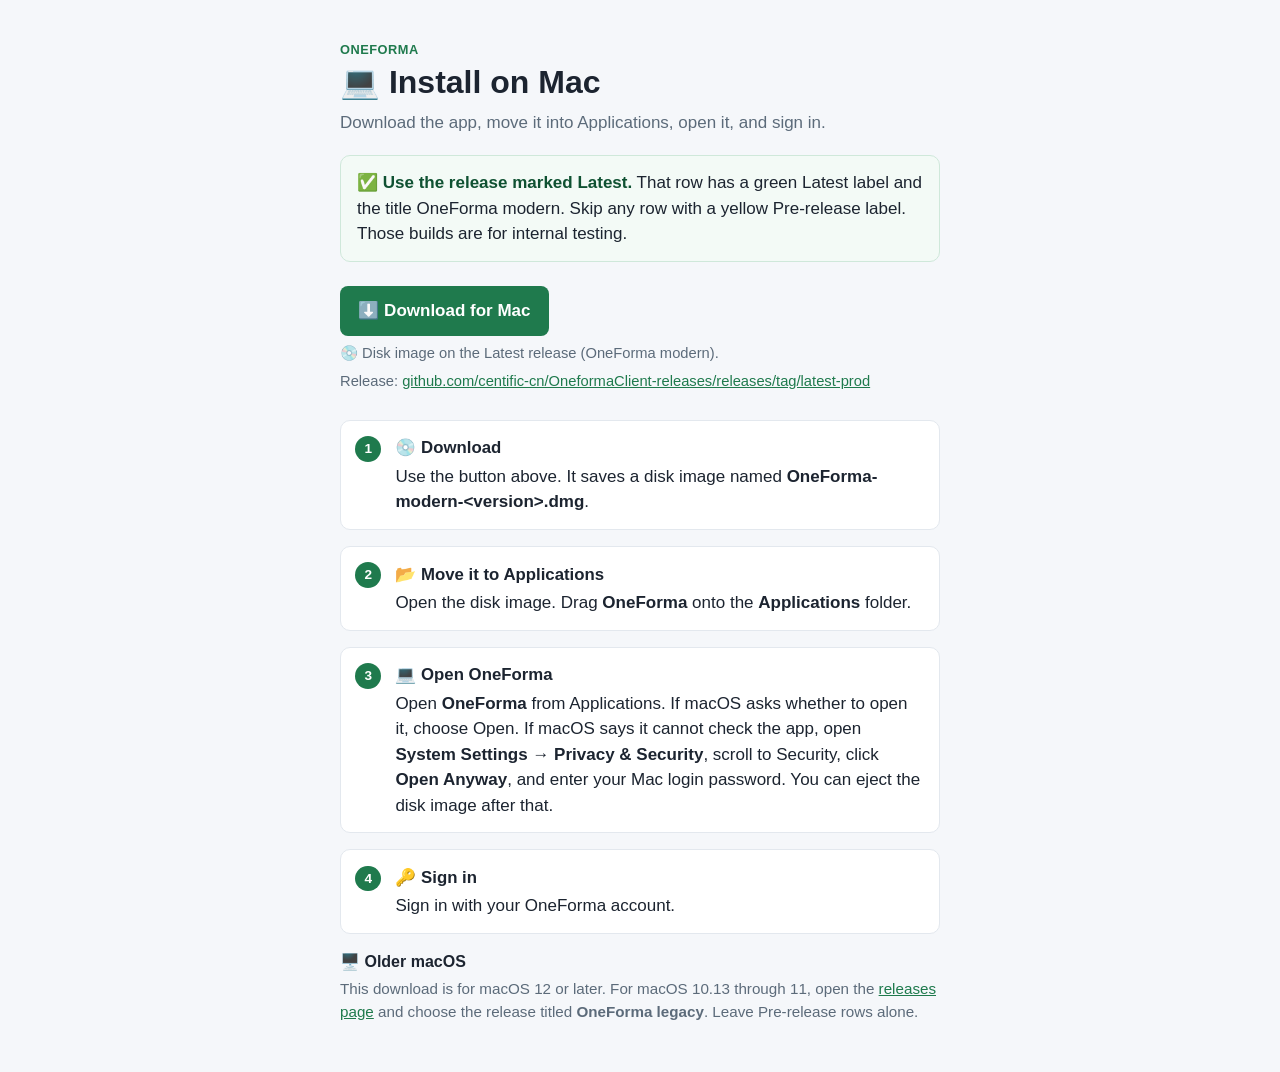
==== docs/mac.html @ d5fb2e90 "docs: add install pages for GitHub Pages (index, windows, mac)" ====
<!DOCTYPE html>
<html lang="en">
<head>
  <meta charset="utf-8">
  <meta name="viewport" content="width=device-width, initial-scale=1">
  <title>Install OneForma on Mac</title>
  <style>
    :root {
      color-scheme: light;
      --ink: #1c2430;
      --muted: #5c6b7a;
      --line: #e3e8ee;
      --paper: #f5f7fa;
      --card: #fff;
      --green: #1f7a4d;
      --green-ink: #0f5132;
      --note: #f3faf6;
    }
    * { box-sizing: border-box; }
    body {
      margin: 0;
      background: var(--paper);
      color: var(--ink);
      font: 17px/1.5 "Segoe UI", Helvetica, Arial, sans-serif;
    }
    main {
      max-width: 40rem;
      margin: 0 auto;
      padding: 2.5rem 1.25rem 3rem;
    }
    .kicker {
      margin: 0 0 0.25rem;
      color: var(--green);
      font-size: 0.8rem;
      font-weight: 700;
      letter-spacing: 0.04em;
      text-transform: uppercase;
    }
    h1 {
      margin: 0 0 0.5rem;
      font-size: 2rem;
      line-height: 1.2;
    }
    .lead { margin: 0 0 1.25rem; color: var(--muted); }
    .note {
      margin: 0 0 1.5rem;
      padding: 0.9rem 1rem;
      background: var(--note);
      border: 1px solid #cfe8da;
      border-radius: 10px;
    }
    .note strong { color: var(--green-ink); }
    a { color: var(--green); }
    .actions { margin: 0 0 0.4rem; }
    .button {
      display: inline-block;
      padding: 0.75rem 1.15rem;
      background: var(--green);
      color: #fff;
      border-radius: 8px;
      font-weight: 600;
      text-decoration: none;
    }
    .button:hover { background: #196340; }
    .file, .release-link {
      margin: 0.35rem 0 0;
      color: var(--muted);
      font-size: 0.92rem;
    }
    .release-link { margin-bottom: 1.75rem; word-break: break-all; }
    ol {
      margin: 0;
      padding: 0;
      list-style: none;
    }
    li {
      margin: 0 0 1rem;
      padding: 0.9rem 1rem 0.9rem 3.4rem;
      background: var(--card);
      border: 1px solid var(--line);
      border-radius: 10px;
      position: relative;
    }
    li h2 {
      margin: 0 0 0.2rem;
      font-size: 1.05rem;
    }
    li p { margin: 0; }
    .num {
      position: absolute;
      left: 0.9rem;
      top: 0.95rem;
      width: 1.6rem;
      height: 1.6rem;
      border-radius: 999px;
      background: var(--green);
      color: #fff;
      font-size: 0.85rem;
      font-weight: 700;
      line-height: 1.6rem;
      text-align: center;
    }
    .older {
      margin-top: 0.5rem;
      color: var(--muted);
      font-size: 0.95rem;
    }
    .older h2 {
      margin: 0 0 0.25rem;
      color: var(--ink);
      font-size: 1rem;
    }
    .older p { margin: 0; }
  </style>
</head>
<body>
  <main>
    <p class="kicker">OneForma</p>
    <h1>💻 Install on Mac</h1>
    <p class="lead">Download the app, move it into Applications, open it, and sign in.</p>

    <aside class="note">
      <strong>✅ Use the release marked Latest.</strong>
      That row has a green Latest label and the title OneForma modern.
      Skip any row with a yellow Pre-release label. Those builds are for internal testing.
    </aside>

    <p class="actions">
      <a id="download" class="button" href="https://github.com/centific-cn/OneformaClient-releases/releases/tag/latest-prod">⬇️ Download for Mac</a>
    </p>
    <p id="filename" class="file">💿 Disk image on the Latest release (OneForma modern).</p>
    <p class="release-link">
      Release:
      <a href="https://github.com/centific-cn/OneformaClient-releases/releases/tag/latest-prod">github.com/centific-cn/OneformaClient-releases/releases/tag/latest-prod</a>
    </p>

    <ol>
      <li>
        <span class="num">1</span>
        <h2>💿 Download</h2>
        <p>Use the button above. It saves a disk image named <strong>OneForma-modern-&lt;version&gt;.dmg</strong>.</p>
      </li>
      <li>
        <span class="num">2</span>
        <h2>📂 Move it to Applications</h2>
        <p>Open the disk image. Drag <strong>OneForma</strong> onto the <strong>Applications</strong> folder.</p>
      </li>
      <li>
        <span class="num">3</span>
        <h2>💻 Open OneForma</h2>
        <p>Open <strong>OneForma</strong> from Applications. If macOS asks whether to open it, choose Open. If macOS says it cannot check the app, open <strong>System Settings → Privacy &amp; Security</strong>, scroll to Security, click <strong>Open Anyway</strong>, and enter your Mac login password. You can eject the disk image after that.</p>
      </li>
      <li>
        <span class="num">4</span>
        <h2>🔑 Sign in</h2>
        <p>Sign in with your OneForma account.</p>
      </li>
    </ol>

    <section class="older">
      <h2>🖥️ Older macOS</h2>
      <p>
        This download is for macOS 12 or later.
        For macOS 10.13 through 11, open the
        <a href="https://github.com/centific-cn/OneformaClient-releases/releases">releases page</a>
        and choose the release titled <strong>OneForma legacy</strong>.
        Leave Pre-release rows alone.
      </p>
    </section>
  </main>
  <script>
    (function () {
      var page = "https://github.com/centific-cn/OneformaClient-releases/releases/tag/latest-prod";
      var api = "https://api.github.com/repos/centific-cn/OneformaClient-releases/releases/tags/latest-prod";
      var allowed = "https://github.com/centific-cn/OneformaClient-releases/releases/download/";
      var button = document.getElementById("download");
      var filename = document.getElementById("filename");
      fetch(api, { headers: { Accept: "application/vnd.github+json" } })
        .then(function (res) { return res.ok ? res.json() : null; })
        .then(function (data) {
          if (!data || !data.assets) return;
          var dmg = data.assets.find(function (asset) {
            return asset.name && asset.name.endsWith(".dmg") && asset.browser_download_url &&
              asset.browser_download_url.indexOf(allowed) === 0;
          });
          if (!dmg) return;
          button.href = dmg.browser_download_url;
          filename.textContent = "💿 " + dmg.name;
        })
        .catch(function () {
          button.href = page;
        });
    })();
  </script>
</body>
</html>
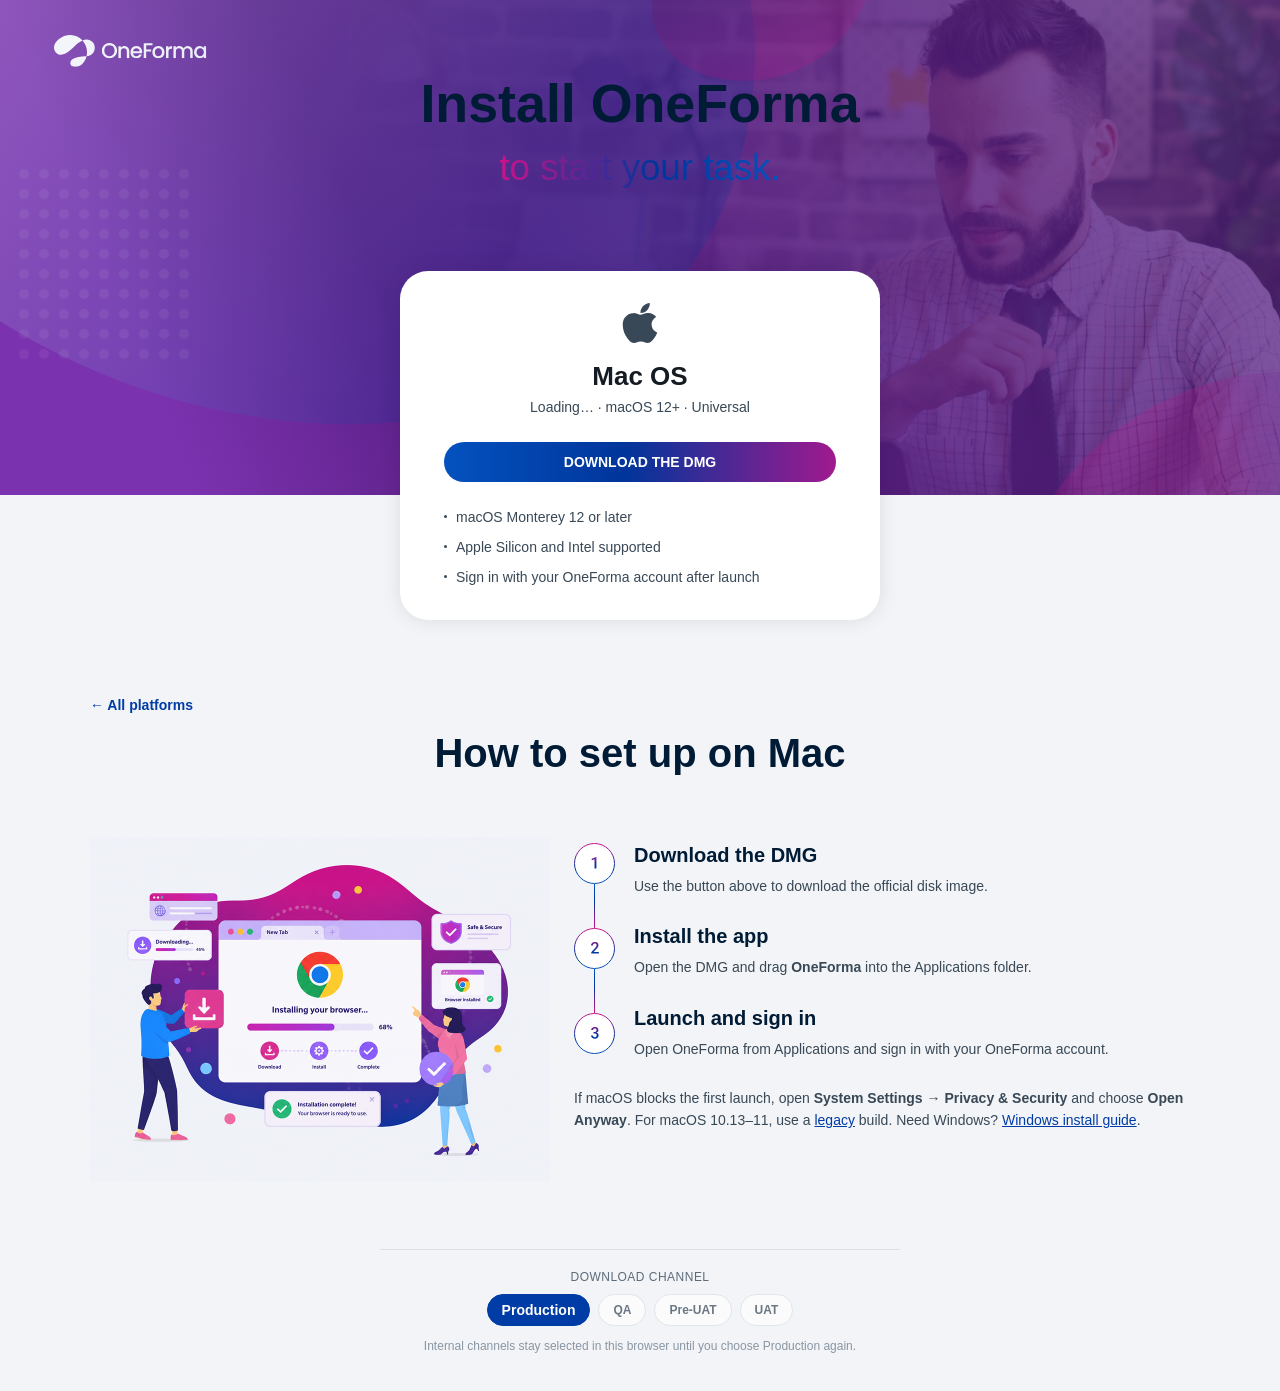
==== commit 9f494f9b: "docs: restyle GitHub Pages download site like client-download Match my.oneforma.com/client-download " ====
--- a/docs/mac.html
+++ b/docs/mac.html
@@ -3,194 +3,95 @@
 <head>
   <meta charset="utf-8">
   <meta name="viewport" content="width=device-width, initial-scale=1">
-  <title>Install OneForma on Mac</title>
-  <style>
-    :root {
-      color-scheme: light;
-      --ink: #1c2430;
-      --muted: #5c6b7a;
-      --line: #e3e8ee;
-      --paper: #f5f7fa;
-      --card: #fff;
-      --green: #1f7a4d;
-      --green-ink: #0f5132;
-      --note: #f3faf6;
-    }
-    * { box-sizing: border-box; }
-    body {
-      margin: 0;
-      background: var(--paper);
-      color: var(--ink);
-      font: 17px/1.5 "Segoe UI", Helvetica, Arial, sans-serif;
-    }
-    main {
-      max-width: 40rem;
-      margin: 0 auto;
-      padding: 2.5rem 1.25rem 3rem;
-    }
-    .kicker {
-      margin: 0 0 0.25rem;
-      color: var(--green);
-      font-size: 0.8rem;
-      font-weight: 700;
-      letter-spacing: 0.04em;
-      text-transform: uppercase;
-    }
-    h1 {
-      margin: 0 0 0.5rem;
-      font-size: 2rem;
-      line-height: 1.2;
-    }
-    .lead { margin: 0 0 1.25rem; color: var(--muted); }
-    .note {
-      margin: 0 0 1.5rem;
-      padding: 0.9rem 1rem;
-      background: var(--note);
-      border: 1px solid #cfe8da;
-      border-radius: 10px;
-    }
-    .note strong { color: var(--green-ink); }
-    a { color: var(--green); }
-    .actions { margin: 0 0 0.4rem; }
-    .button {
-      display: inline-block;
-      padding: 0.75rem 1.15rem;
-      background: var(--green);
-      color: #fff;
-      border-radius: 8px;
-      font-weight: 600;
-      text-decoration: none;
-    }
-    .button:hover { background: #196340; }
-    .file, .release-link {
-      margin: 0.35rem 0 0;
-      color: var(--muted);
-      font-size: 0.92rem;
-    }
-    .release-link { margin-bottom: 1.75rem; word-break: break-all; }
-    ol {
-      margin: 0;
-      padding: 0;
-      list-style: none;
-    }
-    li {
-      margin: 0 0 1rem;
-      padding: 0.9rem 1rem 0.9rem 3.4rem;
-      background: var(--card);
-      border: 1px solid var(--line);
-      border-radius: 10px;
-      position: relative;
-    }
-    li h2 {
-      margin: 0 0 0.2rem;
-      font-size: 1.05rem;
-    }
-    li p { margin: 0; }
-    .num {
-      position: absolute;
-      left: 0.9rem;
-      top: 0.95rem;
-      width: 1.6rem;
-      height: 1.6rem;
-      border-radius: 999px;
-      background: var(--green);
-      color: #fff;
-      font-size: 0.85rem;
-      font-weight: 700;
-      line-height: 1.6rem;
-      text-align: center;
-    }
-    .older {
-      margin-top: 0.5rem;
-      color: var(--muted);
-      font-size: 0.95rem;
-    }
-    .older h2 {
-      margin: 0 0 0.25rem;
-      color: var(--ink);
-      font-size: 1rem;
-    }
-    .older p { margin: 0; }
-  </style>
+  <title>OneForma - Download for Mac</title>
+  <link rel="stylesheet" href="download.css">
 </head>
 <body>
-  <main>
-    <p class="kicker">OneForma</p>
-    <h1>💻 Install on Mac</h1>
-    <p class="lead">Download the app, move it into Applications, open it, and sign in.</p>
+  <main class="download-page">
+    <section class="top-section">
+      <img
+        class="top-section__text"
+        src="./assets/hero-oneforma.svg"
+        alt="Install OneForma to start your task."
+      />
+      <div class="system-download-cards system-download-cards--single">
+        <article class="system-download-card" data-platform="mac">
+          <img class="system-download-card__icon" src="./assets/ios-icon.svg" alt="Mac OS">
+          <h2 class="system-download-card__title">Mac OS</h2>
+          <p class="system-download-card__version" data-version-line>Loading… · macOS 12+ · Universal</p>
+          <p class="system-download-card__env" data-env-banner></p>
+          <a class="system-download-card__button" data-download-button href="#">DOWNLOAD THE DMG</a>
+          <ul class="system-download-card__tips">
+            <li>macOS Monterey 12 or later</li>
+            <li>Apple Silicon and Intel supported</li>
+            <li>Sign in with your OneForma account after launch</li>
+          </ul>
+        </article>
+      </div>
+    </section>
 
-    <aside class="note">
-      <strong>✅ Use the release marked Latest.</strong>
-      That row has a green Latest label and the title OneForma modern.
-      Skip any row with a yellow Pre-release label. Those builds are for internal testing.
-    </aside>
+    <section class="setup-section">
+      <div class="setup-section__inner">
+        <a class="back-home" href="index.html">← All platforms</a>
+        <h2 class="setup-section__title">How to set up on Mac</h2>
+        <div class="setup-section__content">
+          <img
+            class="setup-section__image"
+            src="./assets/setup-bg.png"
+            alt="OneForma installation guide"
+          >
+          <div class="setup-section__guide">
+            <div class="setup-guide-panels">
+              <div class="setup-guide-panel is-active" data-setup-guide-panel="mac">
+                <div class="setup-guide-panel__body">
+                  <div class="setup-guide-panel__steps">
+                    <img class="setup-guide-panel__step-icon" src="./assets/circle1.svg" alt="Step 1">
+                    <div class="setup-guide-panel__step-line"></div>
+                    <img class="setup-guide-panel__step-icon" src="./assets/circle2.svg" alt="Step 2">
+                    <div class="setup-guide-panel__step-line"></div>
+                    <img class="setup-guide-panel__step-icon" src="./assets/circle3.svg" alt="Step 3">
+                  </div>
+                  <div class="setup-guide-panel__texts">
+                    <div class="setup-guide-panel__step-text">
+                      <h3 class="setup-guide-panel__step-title">Download the DMG</h3>
+                      <p class="setup-guide-panel__step-desc">Use the button above to download the official disk image.</p>
+                    </div>
+                    <div class="setup-guide-panel__step-text">
+                      <h3 class="setup-guide-panel__step-title">Install the app</h3>
+                      <p class="setup-guide-panel__step-desc">Open the DMG and drag <strong>OneForma</strong> into the Applications folder.</p>
+                    </div>
+                    <div class="setup-guide-panel__step-text">
+                      <h3 class="setup-guide-panel__step-title">Launch and sign in</h3>
+                      <p class="setup-guide-panel__step-desc">Open OneForma from Applications and sign in with your OneForma account.</p>
+                    </div>
+                  </div>
+                </div>
+                <p class="setup-guide-panel__notice">
+                  If macOS blocks the first launch, open <strong>System Settings → Privacy &amp; Security</strong> and choose <strong>Open Anyway</strong>.
+                  For macOS 10.13–11, use a <a href="https://github.com/centific-cn/OneformaClient-releases/releases">legacy</a> build.
+                  Need Windows? <a href="windows.html">Windows install guide</a>.
+                </p>
+              </div>
+            </div>
+          </div>
+        </div>
 
-    <p class="actions">
-      <a id="download" class="button" href="https://github.com/centific-cn/OneformaClient-releases/releases/tag/latest-prod">⬇️ Download for Mac</a>
-    </p>
-    <p id="filename" class="file">💿 Disk image on the Latest release (OneForma modern).</p>
-    <p class="release-link">
-      Release:
-      <a href="https://github.com/centific-cn/OneformaClient-releases/releases/tag/latest-prod">github.com/centific-cn/OneformaClient-releases/releases/tag/latest-prod</a>
-    </p>
-
-    <ol>
-      <li>
-        <span class="num">1</span>
-        <h2>💿 Download</h2>
-        <p>Use the button above. It saves a disk image named <strong>OneForma-modern-&lt;version&gt;.dmg</strong>.</p>
-      </li>
-      <li>
-        <span class="num">2</span>
-        <h2>📂 Move it to Applications</h2>
-        <p>Open the disk image. Drag <strong>OneForma</strong> onto the <strong>Applications</strong> folder.</p>
-      </li>
-      <li>
-        <span class="num">3</span>
-        <h2>💻 Open OneForma</h2>
-        <p>Open <strong>OneForma</strong> from Applications. If macOS asks whether to open it, choose Open. If macOS says it cannot check the app, open <strong>System Settings → Privacy &amp; Security</strong>, scroll to Security, click <strong>Open Anyway</strong>, and enter your Mac login password. You can eject the disk image after that.</p>
-      </li>
-      <li>
-        <span class="num">4</span>
-        <h2>🔑 Sign in</h2>
-        <p>Sign in with your OneForma account.</p>
-      </li>
-    </ol>
-
-    <section class="older">
-      <h2>🖥️ Older macOS</h2>
-      <p>
-        This download is for macOS 12 or later.
-        For macOS 10.13 through 11, open the
-        <a href="https://github.com/centific-cn/OneformaClient-releases/releases">releases page</a>
-        and choose the release titled <strong>OneForma legacy</strong>.
-        Leave Pre-release rows alone.
-      </p>
+        <div class="env-channel" data-env-selector>
+          <p class="env-channel__label">Download channel</p>
+          <div class="env-channel__buttons" role="group" aria-label="Download channel">
+            <button type="button" class="env-channel__btn is-active" data-env-option="prod" aria-pressed="true">Production</button>
+            <button type="button" class="env-channel__btn" data-env-option="qa" aria-pressed="false">QA</button>
+            <button type="button" class="env-channel__btn" data-env-option="preuat" aria-pressed="false">Pre-UAT</button>
+            <button type="button" class="env-channel__btn" data-env-option="uat" aria-pressed="false">UAT</button>
+          </div>
+          <p class="env-channel__hint">Internal channels stay selected in this browser until you choose Production again.</p>
+        </div>
+      </div>
     </section>
   </main>
+  <script src="download.js"></script>
   <script>
-    (function () {
-      var page = "https://github.com/centific-cn/OneformaClient-releases/releases/tag/latest-prod";
-      var api = "https://api.github.com/repos/centific-cn/OneformaClient-releases/releases/tags/latest-prod";
-      var allowed = "https://github.com/centific-cn/OneformaClient-releases/releases/download/";
-      var button = document.getElementById("download");
-      var filename = document.getElementById("filename");
-      fetch(api, { headers: { Accept: "application/vnd.github+json" } })
-        .then(function (res) { return res.ok ? res.json() : null; })
-        .then(function (data) {
-          if (!data || !data.assets) return;
-          var dmg = data.assets.find(function (asset) {
-            return asset.name && asset.name.endsWith(".dmg") && asset.browser_download_url &&
-              asset.browser_download_url.indexOf(allowed) === 0;
-          });
-          if (!dmg) return;
-          button.href = dmg.browser_download_url;
-          filename.textContent = "💿 " + dmg.name;
-        })
-        .catch(function () {
-          button.href = page;
-        });
-    })();
+    OneformaDownload.initPage();
   </script>
 </body>
 </html>
--- a/docs/download.css
+++ b/docs/download.css
@@ -0,0 +1,505 @@
+@font-face {
+  font-family: "Roboto";
+  font-style: normal;
+  font-weight: 400;
+  src: local("Roboto"), local("Arial");
+}
+
+@font-face {
+  font-family: "Roboto";
+  font-style: normal;
+  font-weight: 500;
+  src: local("Roboto Medium"), local("Arial");
+}
+
+@font-face {
+  font-family: "Roboto";
+  font-style: normal;
+  font-weight: 700;
+  src: local("Roboto Bold"), local("Arial Bold");
+}
+
+* {
+  box-sizing: border-box;
+}
+
+html,
+body {
+  margin: 0;
+  min-height: 100%;
+}
+
+p {
+  margin: 0;
+}
+
+body {
+  background-color: #f2f4f7;
+  font-family: "Roboto", Arial, "Helvetica Neue", Helvetica, sans-serif;
+}
+
+.download-page {
+  min-height: 100vh;
+}
+
+.top-section {
+  position: relative;
+  width: 100%;
+  height: 495px;
+  overflow: visible;
+  background-image: url("./assets/top-bg-1280.svg");
+  background-repeat: no-repeat;
+  background-position: top center;
+  background-size: cover;
+}
+
+.top-section__text {
+  display: block;
+  width: min(1100px, calc(100% - 48px));
+  max-width: 1100px;
+  height: auto;
+  margin: 0 auto;
+  padding-top: 56px;
+}
+
+.system-download-cards {
+  position: absolute;
+  left: 50%;
+  bottom: -125px;
+  display: flex;
+  width: min(984px, calc(100% - 40px));
+  max-width: 984px;
+  transform: translateX(-50%);
+}
+
+.system-download-cards--single {
+  width: min(480px, calc(100% - 40px));
+}
+
+.system-download-card + .system-download-card {
+  margin-left: 24px;
+}
+
+.system-download-card {
+  flex: 1 1 0;
+  min-width: 0;
+  padding: 32px 44px;
+  border-radius: 28px;
+  background: #ffffff;
+  color: #384856;
+  text-align: center;
+  box-shadow: 0 0 20px 0 #0014271a;
+}
+
+.system-download-card__icon {
+  display: block;
+  width: 40px;
+  height: 40px;
+  margin: 0 auto 16px;
+}
+
+.system-download-card__title {
+  margin: 0;
+  color: #151b22;
+  font-size: 26px;
+  font-weight: 700;
+  line-height: 34px;
+}
+
+.system-download-card__version {
+  margin-top: 4px;
+  color: #384856;
+  font-size: 14px;
+  font-weight: 400;
+  line-height: 1.5;
+}
+
+.system-download-card__env {
+  display: none;
+  margin-top: 8px;
+  color: #8a5a00;
+  font-size: 12px;
+  font-weight: 700;
+  letter-spacing: 0.02em;
+  text-transform: uppercase;
+}
+
+.system-download-card__env.is-visible {
+  display: block;
+}
+
+a.system-download-card__button {
+  display: inline-flex;
+  align-items: center;
+  justify-content: center;
+  width: 100%;
+  height: 40px;
+  border: 0;
+  border-radius: 30px;
+  background: linear-gradient(270deg, #cd128a -15.37%, #00359b 53.85%, #0452bf 100%);
+  color: #ffffff;
+  cursor: pointer;
+  font-family: inherit;
+  font-size: 14px;
+  font-weight: 700;
+  line-height: 1;
+  margin: 24px 0;
+  text-decoration: none;
+}
+
+a.system-download-card__button:hover {
+  filter: brightness(1.05);
+}
+
+.system-download-card__tips {
+  display: flex;
+  flex-direction: column;
+  margin: 0;
+  padding: 0;
+  color: #384856;
+  font-size: 14px;
+  font-weight: 400;
+  line-height: 22px;
+  list-style: none;
+  text-align: left;
+}
+
+.system-download-card__tips li + li {
+  margin-top: 8px;
+}
+
+.system-download-card__tips li {
+  position: relative;
+  padding-left: 12px;
+}
+
+.system-download-card__tips li::before {
+  position: absolute;
+  top: 9px;
+  left: 0;
+  width: 3px;
+  height: 3px;
+  border-radius: 50%;
+  background: #384856;
+  content: "";
+}
+
+.setup-section {
+  margin-top: 165px;
+  padding: 36px 20px;
+}
+
+.setup-section__inner {
+  width: min(1100px, 100%);
+  max-width: 1100px;
+  margin: 0 auto;
+}
+
+.setup-section__title {
+  margin: 0;
+  color: #001b35;
+  font-size: 40px;
+  font-weight: 700;
+  line-height: 1.2;
+  text-align: center;
+}
+
+.setup-section__content {
+  display: flex;
+  align-items: flex-start;
+  justify-content: space-between;
+  min-height: 382px;
+  margin-top: 42px;
+}
+
+.setup-section__image {
+  display: block;
+  flex: 0 0 460px;
+  width: 460px;
+  max-width: 100%;
+  height: auto;
+  margin-top: 18px;
+}
+
+.setup-section__guide {
+  flex: 1 1 0;
+  min-width: 0;
+  margin-left: 24px;
+}
+
+.setup-platform-tabs {
+  display: inline-flex;
+  padding: 4px;
+  border-radius: 10px;
+  background: #ffffff;
+  box-shadow: inset 0 0 0 1px #dae1e5;
+}
+
+.setup-platform-tabs__button {
+  width: 89px;
+  height: 32px;
+  border: 0;
+  border-radius: 10px;
+  background: transparent;
+  color: #001427;
+  cursor: pointer;
+  font-family: inherit;
+  font-size: 14px;
+  font-weight: 700;
+  line-height: 22px;
+  padding: 0;
+}
+
+.setup-platform-tabs__button:first-child {
+  margin-right: 4px;
+}
+
+.setup-platform-tabs__button.is-active {
+  width: 98px;
+  background: #003ca6;
+  color: #ffffff;
+}
+
+.setup-guide-panels {
+  margin-top: 24px;
+}
+
+.setup-guide-panel {
+  display: none;
+}
+
+.setup-guide-panel.is-active {
+  display: block;
+}
+
+.setup-guide-panel__body {
+  display: flex;
+  align-items: stretch;
+}
+
+.setup-guide-panel__steps {
+  display: flex;
+  flex: 0 0 42px;
+  flex-direction: column;
+  align-items: flex-start;
+  height: 208px;
+  padding: 0;
+}
+
+.setup-guide-panel__step-line {
+  flex: 0 0 44px;
+  width: 1px;
+  height: 44px;
+  margin-left: 20px;
+  background: linear-gradient(180deg, #0452bf 0.88%, #00359b 40.18%, #cd128a 99.12%);
+}
+
+.setup-guide-panel__step-icon {
+  display: block;
+  width: 41px;
+  height: 41px;
+}
+
+.setup-guide-panel__texts {
+  display: flex;
+  flex: 1 1 0;
+  flex-direction: column;
+  min-width: 0;
+  margin-left: 18px;
+}
+
+.setup-guide-panel__step-text + .setup-guide-panel__step-text {
+  margin-top: 28px;
+}
+
+.setup-guide-panel__step-title {
+  margin: 0 0 8px;
+  color: #001b35;
+  font-size: 20px;
+  font-weight: 700;
+  line-height: 1.25;
+}
+
+.setup-guide-panel__step-desc {
+  margin: 0;
+  color: #384856;
+  font-size: 14px;
+  font-weight: 400;
+  line-height: 1.45;
+}
+
+.setup-guide-panel__notice {
+  margin: 28px 0 0;
+  color: #384856;
+  font-size: 14px;
+  font-weight: 400;
+  line-height: 1.6;
+}
+
+.setup-guide-panel__notice a {
+  color: #003ca6;
+}
+
+.env-channel {
+  max-width: 520px;
+  margin: 48px auto 0;
+  padding-top: 20px;
+  border-top: 1px solid #dae1e5;
+  text-align: center;
+}
+
+.env-channel__label {
+  margin: 0 0 10px;
+  color: #5c6b7a;
+  font-size: 12px;
+  font-weight: 500;
+  letter-spacing: 0.04em;
+  text-transform: uppercase;
+}
+
+.env-channel__buttons {
+  display: flex;
+  flex-wrap: wrap;
+  gap: 8px;
+  justify-content: center;
+}
+
+.env-channel__btn {
+  border: 1px solid #dae1e5;
+  border-radius: 999px;
+  background: #fff;
+  color: #384856;
+  cursor: pointer;
+  font-family: inherit;
+  font-size: 13px;
+  font-weight: 600;
+  line-height: 1;
+  padding: 8px 14px;
+}
+
+.env-channel__btn[data-env-option="prod"] {
+  font-size: 14px;
+}
+
+.env-channel__btn[data-env-option]:not([data-env-option="prod"]) {
+  font-size: 12px;
+  opacity: 0.72;
+}
+
+.env-channel__btn.is-active {
+  border-color: #003ca6;
+  background: #003ca6;
+  color: #fff;
+  opacity: 1;
+}
+
+.env-channel__hint {
+  margin: 12px 0 0;
+  color: #8a96a3;
+  font-size: 12px;
+  line-height: 1.45;
+}
+
+.back-home {
+  display: inline-block;
+  margin-bottom: 16px;
+  color: #003ca6;
+  font-size: 14px;
+  font-weight: 700;
+  text-decoration: none;
+}
+
+.back-home:hover {
+  text-decoration: underline;
+}
+
+@media (min-width: 1281px) {
+  .top-section {
+    background-image: url("./assets/top-bg-1440.svg");
+  }
+}
+
+@media (min-width: 1441px) {
+  .top-section {
+    background-image: url("./assets/top-bg-1920.svg");
+  }
+}
+
+@media (min-width: 1921px) {
+  .top-section {
+    background-image: url("./assets/top-bg-2560.svg");
+  }
+}
+
+@media (max-width: 900px) {
+  .top-section {
+    height: 820px;
+  }
+
+  .system-download-cards {
+    bottom: -125px;
+    flex-direction: column;
+    width: min(480px, calc(100% - 40px));
+    max-width: 480px;
+  }
+
+  .system-download-card + .system-download-card {
+    margin-top: 24px;
+    margin-left: 0;
+  }
+
+  .setup-section__content {
+    flex-direction: column;
+    min-height: 0;
+  }
+
+  .setup-section__image {
+    flex-basis: auto;
+    width: min(460px, 100%);
+    margin: 0 auto;
+  }
+
+  .setup-section__guide {
+    width: min(560px, 100%);
+    max-width: 560px;
+    margin: 40px auto 0;
+  }
+}
+
+@media (max-width: 560px) {
+  .top-section {
+    height: 760px;
+  }
+
+  .top-section__text {
+    width: calc(100% - 32px);
+    padding-top: 40px;
+  }
+
+  .system-download-card {
+    padding: 28px 24px 30px;
+    border-radius: 24px;
+  }
+
+  .setup-section {
+    padding: 360px 20px 56px;
+  }
+
+  .setup-section__title {
+    font-size: 32px;
+  }
+
+  .setup-section__content {
+    margin-top: 32px;
+  }
+
+  .setup-platform-tabs {
+    display: flex;
+    width: 100%;
+  }
+
+  .setup-platform-tabs__button {
+    flex: 1 1 0;
+    width: auto;
+  }
+}
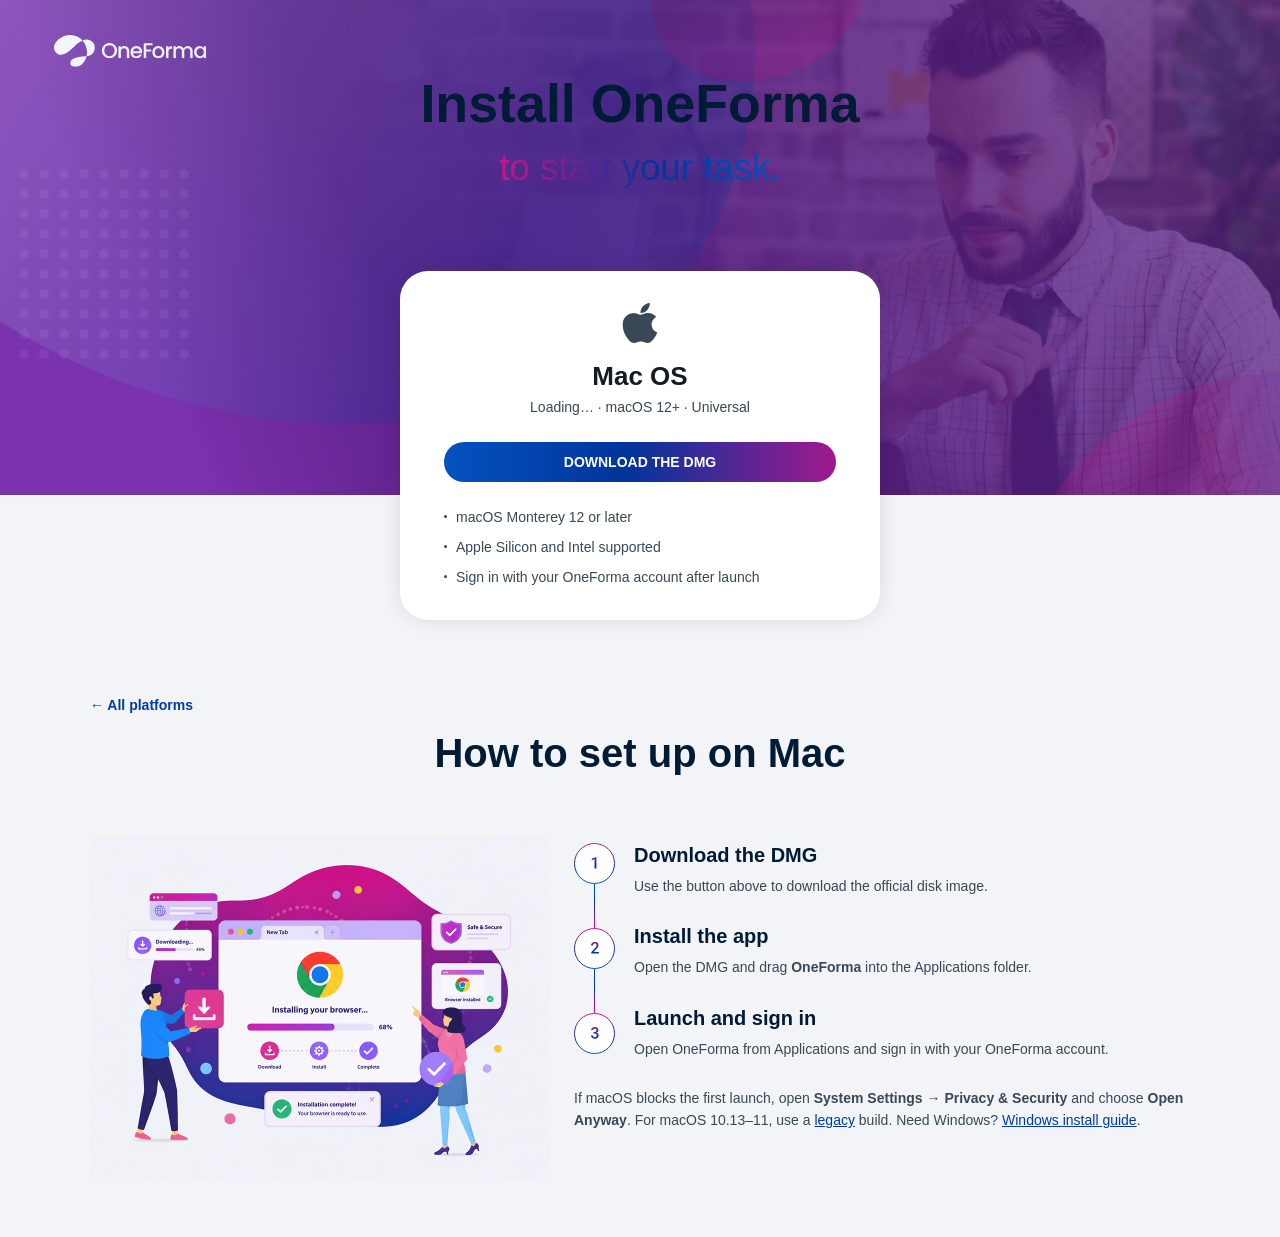
==== commit 9a642991: "feat: public download page serves prod only, internal channels move to direct links" ====
--- a/docs/mac.html
+++ b/docs/mac.html
@@ -75,17 +75,6 @@
             </div>
           </div>
         </div>
-
-        <div class="env-channel" data-env-selector>
-          <p class="env-channel__label">Download channel</p>
-          <div class="env-channel__buttons" role="group" aria-label="Download channel">
-            <button type="button" class="env-channel__btn is-active" data-env-option="prod" aria-pressed="true">Production</button>
-            <button type="button" class="env-channel__btn" data-env-option="qa" aria-pressed="false">QA</button>
-            <button type="button" class="env-channel__btn" data-env-option="preuat" aria-pressed="false">Pre-UAT</button>
-            <button type="button" class="env-channel__btn" data-env-option="uat" aria-pressed="false">UAT</button>
-          </div>
-          <p class="env-channel__hint">Internal channels stay selected in this browser until you choose Production again.</p>
-        </div>
       </div>
     </section>
   </main>
